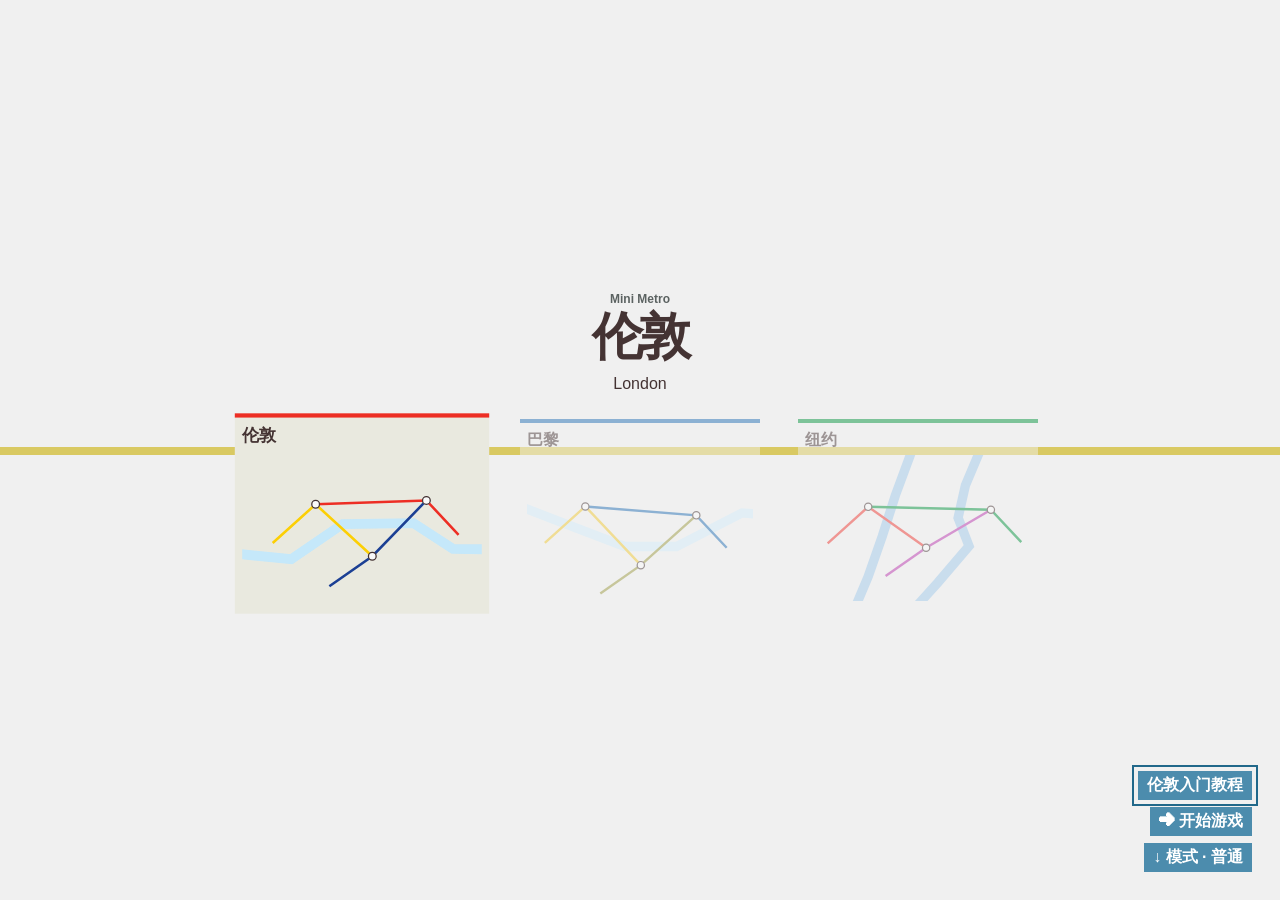
==== index.html @ a48bd170 "Initial commit: browser metro-line game with CLAUDE.md Co-Authored-By: Claude Opus 5.5 <noreply@anth" ====
<!doctype html>
<html lang="zh-CN">
<head>
<meta charset="utf-8">
<meta name="viewport" content="width=device-width, initial-scale=1">
<link rel="icon" href="data:,">
<title>Mini Metro · 网页复刻</title>
<link rel="stylesheet" href="style.css">
<script defer src="metro.js"></script>
</head>
<body>
<main>
  <canvas id="map" aria-label="地铁线路图"></canvas>
  <svg class="symbols" aria-hidden="true" xmlns="http://www.w3.org/2000/svg">
    <symbol id="person" viewBox="0 0 24 24"><circle cx="15" cy="4" r="2.2"/><path d="m14 8-4 6 4 2-2 6m-2-8-3 5H3m10-10 4 5h4M9 9l3-2" fill="none" stroke="currentColor" stroke-width="2.5" stroke-linecap="round" stroke-linejoin="round"/></symbol>
    <symbol id="locomotive" viewBox="0 0 24 24"><path d="M4 17V9h4V5h6v6h5v6zM16 8h3v4h-3z"/><circle cx="7" cy="18" r="2"/><circle cx="15" cy="18" r="2"/></symbol>
    <symbol id="carriage" viewBox="0 0 24 24"><path d="M4 7h16v10H4z"/><path d="M7 10h3m2 0h5" fill="none" stroke="#777" stroke-width="1.5"/><circle cx="8" cy="18" r="2"/><circle cx="16" cy="18" r="2"/></symbol>
    <symbol id="tunnel" viewBox="0 0 24 24"><path d="M5 19v-6a7 7 0 0 1 14 0v6M9 19v-6a3 3 0 0 1 6 0v6" fill="none" stroke="currentColor" stroke-width="2"/></symbol>
    <symbol id="station" viewBox="0 0 24 24"><circle cx="12" cy="12" r="8" fill="none" stroke="currentColor" stroke-width="2"/><circle cx="12" cy="12" r="4" fill="none" stroke="currentColor" stroke-width="2"/></symbol>
  </svg>
  <header>
    <h1 id="city" class="sr-only">伦敦</h1>
    <div class="stats">
      <span id="score" aria-label="已送达">0</span><svg aria-hidden="true"><use href="#person"/></svg>
      <span id="scenicMeter" role="progressbar" aria-label="下一客运里程碑" aria-valuemin="0" aria-valuemax="100" hidden></span>
      <span id="day">周一</span>
      <div id="clockControls">
        <button id="clock" type="button" aria-label="时间控制" aria-expanded="false" title="时间控制"></button>
        <div id="time" hidden><button id="pause" aria-label="暂停" title="暂停（空格）">Ⅱ</button><button id="normalSpeed" aria-label="正常速度">▶</button><button id="speed" aria-label="双倍速度">▶▶</button></div>
      </div>
    </div>
  </header>
  <footer>
    <p id="hint" aria-live="polite"></p>
    <button id="creativeEdit" aria-pressed="false" hidden>编辑车站</button>
    <div class="toolbar">
      <div id="vehicles">
        <button id="train" class="asset" aria-label="增加机车" title="给当前线路增加机车"><svg aria-hidden="true"><use href="#locomotive"/></svg><span id="trainCount"></span></button>
        <button id="car" class="asset" aria-label="增加车厢" title="给当前线路增加车厢"><svg aria-hidden="true"><use href="#carriage"/></svg><span id="carCount"></span></button>
        <button id="interchange" class="asset" aria-label="放置换乘站" title="升级车站容量"><svg aria-hidden="true"><use href="#station"/></svg><span id="interchangeCount"></span></button>
      </div>
      <nav id="lines" aria-label="选择线路"></nav>
      <div id="crossings" class="asset" aria-label="剩余过河通道" title="剩余过河通道"><svg aria-hidden="true"><use href="#tunnel"/></svg><span id="crossingCount"></span></div>
    </div>
  </footer>
  <button id="menu" class="corner" aria-label="菜单" title="暂停菜单（Esc）">←</button>
  <button id="remove" class="corner right" aria-label="拆线" title="拆除当前线路">×</button>
  <div id="assetGhost" class="asset" aria-hidden="true" hidden><svg><use href="#locomotive"/></svg></div>
  <dialog id="screen" aria-labelledby="headline">
    <div id="panel">
      <small id="kicker">Mini Metro</small>
      <h2 id="headline">伦敦</h2>
      <p id="description"></p>
      <div id="cityStrip" hidden></div>
      <div id="choices"></div>
      <div id="replay" hidden>
        <button id="replayBack" aria-label="退出路网回放">←</button>
        <div id="replayControls">
          <button id="replayPlay">暂停回放</button><input id="replaySeek" type="range" min="0" value="0" step="1" aria-label="回放位置"><span id="replayTime"></span><button id="replayGif">保存 GIF</button><span id="replayStatus" role="status"></span>
        </div>
      </div>
      <div id="photo" hidden>
        <button id="photoBack" aria-label="退出照片模式">←</button>
        <canvas id="photoPreview" role="img" aria-label="地铁图照片预览"></canvas>
        <div id="photoControls"><button id="photoFrame" aria-pressed="false">城市边框</button><button id="photoSave">保存 PNG</button><span id="photoStatus" role="status"></span></div>
      </div>
      <div id="statistics" hidden>
        <button id="statsBack" aria-label="返回结算">←</button>
        <div id="metrics" aria-label="统计指标"></div>
        <svg id="chart" viewBox="0 0 640 286" role="img" aria-label="本局各日运营趋势，各指标独立缩放"></svg>
      </div>
    </div>
  </dialog>
</main>
</body>
</html>
---- style.css ----
:root {
  color-scheme: light;
  --paper: #f5f5ef;
  --ink: #292f30;
  --muted: #5b6261;
  --blue: #4c8cad;
  font: 16px Arial, "Microsoft YaHei", sans-serif;
}
* { box-sizing: border-box }
[hidden] { display: none !important }
body { margin: 0; background: var(--paper); color: var(--ink) }
main { height: 100vh; height: 100dvh; position: relative; overflow: hidden }
canvas { display: block; width: 100%; height: 100%; touch-action: none; cursor: crosshair }
.symbols,.sr-only { position: absolute; width: 1px; height: 1px; clip-path: inset(50%); overflow: hidden }
button { padding: 0; border: 0; background: none; color: inherit; cursor: pointer; font: inherit }
button:disabled { cursor: default }
button:focus-visible { outline: 2px solid #21688a; outline-offset: 4px }
header { position: absolute; right: 20px; top: 16px }
.stats { display: flex; align-items: center; gap: 6px; font-size: 13px; font-weight: 700 }
.stats > svg { width: 20px; height: 20px; fill: currentColor; margin-right: 5px }
#day { white-space: nowrap }
#clockControls { position: relative }
#clock { display: block; position: relative; width: 28px; height: 28px; border-radius: 50%; border: 2px solid var(--ink); background: repeating-conic-gradient(from -1deg,var(--ink) 0 2deg,transparent 2deg 30deg) }
#clock::before { content: ''; position: absolute; inset: 3px; border-radius: 50%; background: var(--paper) }
#clock::after { content: ''; position: absolute; left: calc(50% - 1px); top: 4px; width: 2px; height: calc(50% - 4px); transform-origin: center bottom; transform: rotate(var(--clock-angle,0deg)); background: var(--ink) }
#time { position: absolute; top: 36px; right: 0; display: flex; gap: 6px; z-index: 1 }
#time button { background: var(--ink); color: white; padding: 6px 8px; min-width: 32px }
footer { position: absolute; bottom: 15px; left: 0; right: 0; pointer-events: none; text-align: center }
#hint { display: inline-block; margin: 0 0 7px; padding: 2px 6px; font-size: 12px; color: var(--muted); background: color-mix(in srgb,var(--paper) 86%,transparent) }
.toolbar,#vehicles,nav { display: flex; align-items: center; justify-content: center; gap: clamp(6px,1vw,13px) }
.toolbar { gap: clamp(10px,2vw,26px) }
.asset { display: inline-flex; position: relative; flex: 0 0 28px; align-items: center; justify-content: center; width: 28px; height: 28px; border-radius: 50%; color: white; background: #333837; pointer-events: auto }
.asset:disabled,#crossings { background: #909790 }
.asset[aria-pressed=true] { outline: 2px solid var(--ink); outline-offset: 3px }
.asset svg { width: 21px; height: 21px; fill: currentColor }
.asset span { position: absolute; left: 100%; top: -3px; color: var(--ink); font-size: 10px; font-weight: 700 }
.line { pointer-events: auto; position: relative; width: clamp(19px,3vw,28px); height: clamp(19px,3vw,28px); border-radius: 50%; background: var(--line) }
.line[aria-pressed=true]::before { content: ''; position: absolute; top: -8px; left: calc(50% - 2px); width: 4px; height: 4px; border-radius: 50%; background: var(--ink) }
.line.empty { opacity: .62 }
.corner { position: absolute; bottom: 13px; left: 14px; font-size: 26px; line-height: 32px; font-weight: 700 }
.corner.right { left: auto; right: 14px }
.corner:disabled { opacity: .2 }
dialog { color: var(--ink); border: 0; background: transparent; padding: 0; overflow: visible; max-width: 94vw; max-height: 95vh }
dialog::backdrop { background: #f5f5ef78; backdrop-filter: blur(4px) }
dialog #panel { padding: 12px; animation: enter .28s ease-out both }
@keyframes enter { from { opacity: 0; transform: translateY(10px) } to { opacity: 1; transform: translateY(0) } }
h2 { margin: 3px 0; font-size: clamp(26px,5vw,51px); line-height: 1.1; letter-spacing: -.06em }
#kicker { font-size: 12px; font-weight: 700; color: var(--muted) }
#description { margin: 5px 0 24px; line-height: 1.4 }
#choices { display: flex; flex-wrap: wrap; gap: 12px; align-items: center }
#choices button { padding: 4px 9px; background: var(--blue); color: white; font-weight: 700 }
#choices button:hover { background: #28617e }

dialog[data-kind=cities] { width: 100vw; height: 100dvh; max-width: none; max-height: none }
dialog[data-kind=cities]::backdrop { background: var(--paper) }
dialog[data-kind=cities] #panel { height: 100%; display: grid; align-content: center; justify-items: center; padding: 20px 0 }
dialog[data-kind=cities] #choices { position: absolute; bottom: 28px; right: 28px; flex-direction: column; align-items: end; gap: 7px }
#cityStrip { width: 100%; position: relative; display: flex; justify-content: center; gap: clamp(8px,3vw,42px) }
#cityStrip::before { content: ''; position: absolute; top: 28px; width: 100%; height: 8px; background: #d9c962 }
.city-option { width: min(29vw,240px); min-height: 124px; padding: 7px; text-align: left; position: relative; opacity: .48; background: var(--paper); border-top: 4px solid var(--accent) }
.city-option[aria-pressed=true] { opacity: 1; background: #e9e9df; transform: scale(1.06); z-index: 1 }
.city-option span { display: block; font-weight: 700; margin-bottom: 4px }
.city-option svg { display: block; width: 100%; aspect-ratio: 1.55 }
@media(max-width:650px) {
  header { right: 11px; top: 10px }
  footer { bottom: 36px }
  .corner { bottom: 5px }
  .asset { width: 23px; height: 23px; flex-basis: 23px }
  .asset svg { width: 17px; height: 17px }
  dialog[data-kind=cities] #choices { right: 12px; bottom: 14px }
}
@media(prefers-reduced-motion:reduce) { dialog #panel { animation: none } }
.asset { touch-action: none }
#assetGhost { position: fixed; z-index: 2; left: -14px; top: -14px; pointer-events: none; opacity: .8 }
dialog[data-kind=statistics] { width:100vw; height:100dvh; max-width:none; max-height:none }
dialog[data-kind=statistics]::backdrop { background:#f5f5efe0; backdrop-filter:blur(6px) }
dialog[data-kind=statistics] #panel { height:100%; padding:0; }
dialog[data-kind=statistics] :is(#kicker,#description,#choices) { display:none }
dialog[data-kind=statistics] #headline { position:absolute; width:1px; height:1px; overflow:hidden; clip-path:inset(50%) }
#statistics { position:relative; height:100%; display:grid; grid-template-columns:max-content minmax(0,1fr); align-items:center; gap:clamp(18px,6vw,110px); padding:8vh 9vw 6vh 5vw }
#statsBack { position:absolute; left:1.4vw; top:1.2vh; font-size:clamp(36px,4vw,70px); font-weight:900; line-height:1 }
#metrics { display:grid; gap:clamp(6px,1.5vh,15px); border-right:2px solid #535451; padding-right:clamp(12px,3.6vw,66px) }
#metrics button { display:flex; align-items:center; justify-content:end; gap:12px; white-space:nowrap; font-size:clamp(12px,1.35vw,22px) }
#metrics button::after { content:''; width:clamp(12px,1.65vw,28px); height:clamp(12px,1.65vw,28px); border-radius:50%; background:#aaa9a3 }
#metrics button[aria-pressed=true]::after { background:var(--metric) }
#chart { display:block; width:100%; max-height:75vh; overflow:visible }
@media(max-width:650px) {
  #statistics { grid-template-columns:minmax(0,1fr); align-content:center; gap:20px; padding:40px 5vw 12px }
  #metrics { display:flex; justify-content:center; flex-wrap:wrap; border:0; padding:0; gap:7px 12px }
  #metrics button { gap:4px }
  #chart { max-height:55vh }
}
dialog[data-kind=ended] { width:100vw; height:100dvh; max-width:none; max-height:none }
dialog[data-kind=ended] #panel { height:100%; display:grid; align-content:center; justify-items:center }
dialog[data-kind=ended] #choices { flex-direction:column; align-items:start; gap:4px }
dialog[data-kind=ended] #choices button:last-child { position:absolute; bottom:2vh; right:2vw; min-width:34px; font-size:22px; padding:3px 7px }
.line.locked { width:clamp(9px,1.45vw,15px); height:clamp(9px,1.45vw,15px); background:#a2a19b; pointer-events:none }
dialog[data-kind=upgrade] { width:min(94vw,510px); color:#2d2e2d }
dialog[data-kind=upgrade]::backdrop { background:#f5f5ef45; backdrop-filter:none }
main:has(dialog[data-kind=upgrade][open]) :is(canvas,header) { filter:blur(3px) }
main:has(dialog[data-kind=upgrade][open]) #hint { visibility:hidden }
dialog[data-kind=upgrade] #kicker:empty { display:none }
dialog[data-kind=upgrade] #description { margin-bottom:clamp(18px,4vh,40px) }
dialog[data-kind=upgrade] #choices { display:grid; grid-template-columns:1fr 1fr; gap:clamp(10px,4vw,35px); align-items:start }
dialog[data-kind=upgrade] #choices button { display:grid; justify-items:center; align-content:start; gap:8px; color:inherit; background:none; padding:5px 2px; text-align:center }
dialog[data-kind=upgrade] #choices strong { font-size:clamp(18px,2.4vw,30px); line-height:1.2 }
.reward-description { font-size:clamp(12px,1.4vw,16px); font-weight:400 }
.reward-icon { position:relative; display:grid; place-items:center; width:clamp(58px,8vw,90px); aspect-ratio:1; border-radius:50%; background:#2d2e2d; color:white }
.reward-icon svg { width:65%; height:65%; fill:currentColor }
.reward-count { position:absolute; left:102%; top:9%; color:#2d2e2d; font-size:clamp(18px,2.4vw,30px); font-weight:700 }
dialog[data-kind=upgrade] #choices button:hover:not(:disabled) .reward-icon { outline:2px solid #2d2e2d; outline-offset:4px }
dialog[data-kind=upgrade] #choices button:disabled { opacity:.44 }
.reward-flight { position:fixed; z-index:2; pointer-events:none }
dialog[data-kind=pause] #kicker:empty { display:none }
dialog[data-kind=pause] #choices { flex-direction:column; align-items:start; gap:6px }
:root.night { color-scheme:dark; --paper:#170e16; --ink:#f0e8e3; --muted:#cdc2bc; --blue:#326985 }
.night #time button { color:var(--paper) }
.night #hint { background:color-mix(in srgb,var(--paper) 86%,transparent) }
.night .asset { color:#f0e8e3; background:#514651 }
.night .asset:disabled,.night #crossings { color:#261f26; background:#8c8684 }
.night .line.locked { background:#777271 }
.night button:focus-visible { outline-color:#8ac4e5 }
.night dialog::backdrop { background:#170e1685 }
.night dialog[data-kind=cities]::backdrop { background:var(--paper) }
.night .city-option[aria-pressed=true] { background:#312831 }
.night #cityStrip::before { background:#8a7845 }
.night dialog[data-kind=statistics]::backdrop { background:#170e16da }
.night #metrics { border-color:#a69b96 }
.night #metrics button[aria-pressed=true]::after,.night #chart { filter:brightness(1.35) }
.night dialog[data-kind=upgrade] { color:var(--ink) }
.night dialog[data-kind=upgrade]::backdrop { background:#170e1645 }
.night .reward-icon { background:#ddd1ca; color:var(--paper) }
.night .reward-count { color:var(--ink) }
.night dialog[data-kind=upgrade] #choices button:hover:not(:disabled) .reward-icon { outline-color:var(--ink) }
#time button:not([aria-pressed=true]) { opacity:.66 }
#time button[aria-pressed=true] { box-shadow:inset 0 -2px #80b9d8 }
:root[data-lesson="0"] header,:root[data-lesson="0"] .toolbar,
:root[data-lesson] .line.locked,:root[data-lesson] #vehicles,:root[data-lesson] #remove,
:root[data-lesson]:not([data-lesson="4"]) #crossings { visibility:hidden }
#scenicMeter { width:18px; height:18px; flex:none; border-radius:50%; border:1px solid var(--ink); background:conic-gradient(var(--ink) var(--progress,0%),transparent 0) }
dialog[data-kind=ended] #choices button:nth-last-child(2) { position:absolute; bottom:2vh; right:calc(2vw + 40px); min-width:34px; font-size:22px; padding:3px 7px }
dialog[data-kind=photo] { width:100vw; height:100dvh; max-width:none; max-height:none; background:var(--paper) }
dialog[data-kind=photo] #panel { height:100%; padding:0 }
dialog[data-kind=photo] :is(#kicker,#description,#choices) { display:none }
dialog[data-kind=photo] #headline { position:absolute; width:1px; height:1px; overflow:hidden; clip-path:inset(50%) }
#photo { height:100%; display:grid; place-items:center }
#photoPreview { width:100%; height:100%; object-fit:contain; cursor:default }
#photoBack { position:absolute; left:1.4vw; top:1.2vh; font-size:clamp(36px,4vw,70px); font-weight:900; line-height:1 }
#photoControls { position:absolute; right:2vw; bottom:2vh; display:flex; align-items:center; gap:5px }
#photoControls button { background:var(--blue); color:white; padding:6px 10px; font-weight:700 }
#photoControls button[aria-pressed=true] { outline:2px solid var(--ink); outline-offset:2px }
dialog[data-kind=ended] #choices button:nth-last-child(3) { position:absolute; bottom:2vh; right:calc(2vw + 80px); min-width:34px; font-size:22px; padding:3px 7px }
dialog[data-kind=replay] { width:100vw; height:100dvh; max-width:none; max-height:none }
dialog[data-kind=replay]::backdrop { background:transparent; backdrop-filter:none }
dialog[data-kind=replay] #panel { height:100%; padding:0 }
dialog[data-kind=replay] :is(#kicker,#description,#choices) { display:none }
dialog[data-kind=replay] #headline { position:absolute; width:1px; height:1px; overflow:hidden; clip-path:inset(50%) }
main:has(dialog[data-kind=replay][open]) > :is(header,footer,.corner) { visibility:hidden }
#replayBack { position:absolute; left:1.4vw; top:1.2vh; font-size:clamp(36px,4vw,70px); font-weight:900; line-height:1 }
#replayControls { position:absolute; bottom:2vh; left:50%; transform:translateX(-50%); width:min(94vw,540px); display:flex; gap:12px; align-items:center; padding:7px 12px; background:var(--paper) }
#replayControls input { flex:1; min-width:0; accent-color:var(--blue) }
#replayControls button { background:var(--blue); color:white; padding:5px 9px }
#replayTime { white-space:nowrap }
#replayControls { flex-wrap:wrap }
#replayStatus:not(:empty) { width:100%; font-size:12px; text-align:right }
#creativeEdit { display:block; margin:0 auto 9px; padding:4px 8px; pointer-events:auto; background:var(--paper); color:var(--ink); border:1px solid currentColor; font-size:12px }
#creativeEdit[aria-pressed=true] { background:var(--ink); color:var(--paper) }
dialog[data-kind=creative] #choices button[aria-pressed=true] { outline:2px solid var(--ink); outline-offset:2px }
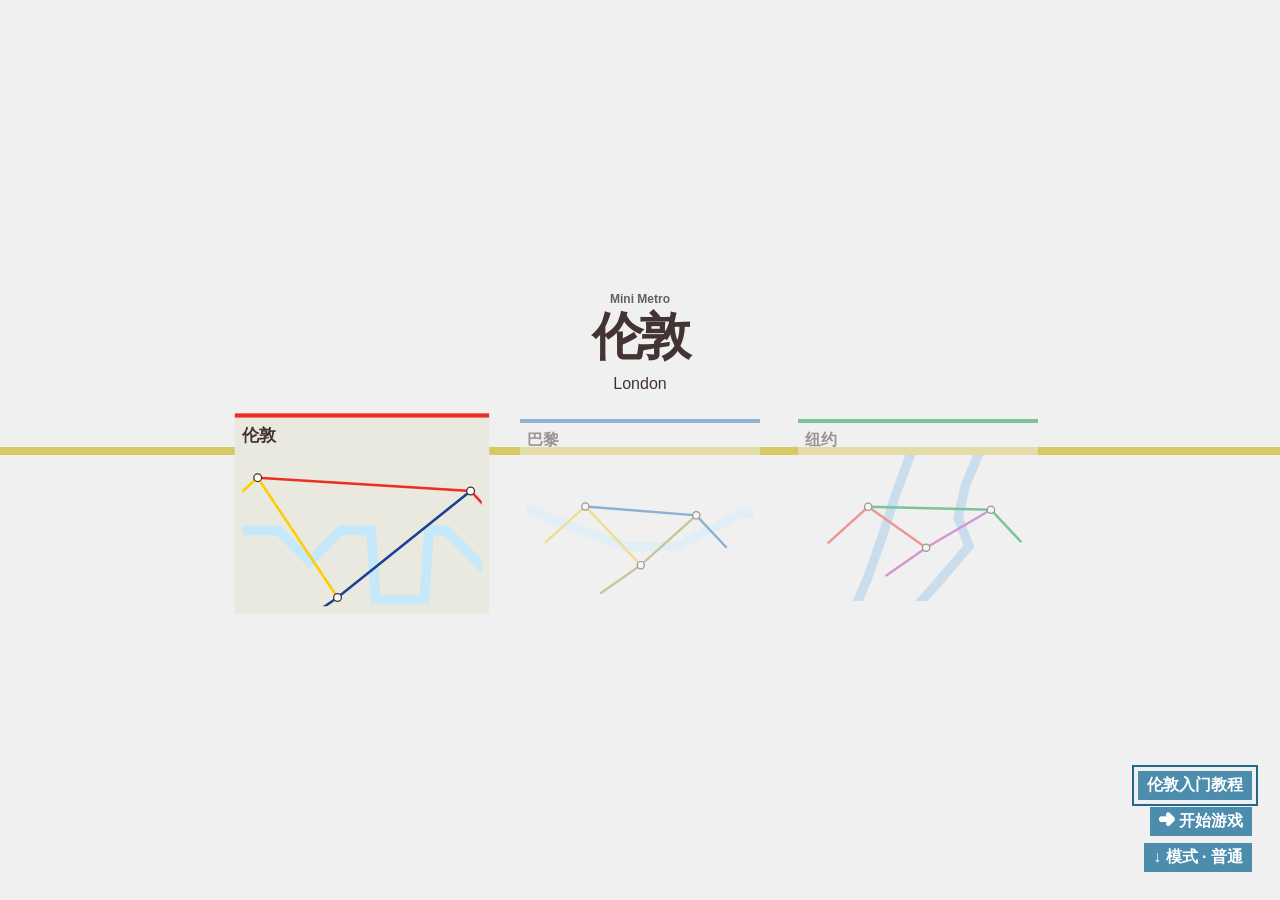
==== commit 37d0da88: "Align Mini Metro gameplay and standalone browser release" ====
--- a/index.html
+++ b/index.html
@@ -33,18 +33,20 @@
   <footer>
     <p id="hint" aria-live="polite"></p>
     <button id="creativeEdit" aria-pressed="false" hidden>编辑车站</button>
-    <div class="toolbar">
+    <button id="toolbarToggle" aria-label="显示或收起工具栏" aria-controls="toolbar" aria-expanded="true"></button>
+    <div class="toolbar" id="toolbar">
       <div id="vehicles">
         <button id="train" class="asset" aria-label="增加机车" title="给当前线路增加机车"><svg aria-hidden="true"><use href="#locomotive"/></svg><span id="trainCount"></span></button>
         <button id="car" class="asset" aria-label="增加车厢" title="给当前线路增加车厢"><svg aria-hidden="true"><use href="#carriage"/></svg><span id="carCount"></span></button>
         <button id="interchange" class="asset" aria-label="放置换乘站" title="升级车站容量"><svg aria-hidden="true"><use href="#station"/></svg><span id="interchangeCount"></span></button>
       </div>
-      <nav id="lines" aria-label="选择线路"></nav>
+      <nav id="lines" aria-label="选择线路">
+        <button id="remove" class="asset" aria-label="拆线" title="拆除当前线路" hidden>×</button>
+      </nav>
       <div id="crossings" class="asset" aria-label="剩余过河通道" title="剩余过河通道"><svg aria-hidden="true"><use href="#tunnel"/></svg><span id="crossingCount"></span></div>
     </div>
   </footer>
   <button id="menu" class="corner" aria-label="菜单" title="暂停菜单（Esc）">←</button>
-  <button id="remove" class="corner right" aria-label="拆线" title="拆除当前线路">×</button>
   <div id="assetGhost" class="asset" aria-hidden="true" hidden><svg><use href="#locomotive"/></svg></div>
   <dialog id="screen" aria-labelledby="headline">
     <div id="panel">
--- a/style.css
+++ b/style.css
@@ -28,15 +28,24 @@
 footer { position: absolute; bottom: 15px; left: 0; right: 0; pointer-events: none; text-align: center }
 #hint { display: inline-block; margin: 0 0 7px; padding: 2px 6px; font-size: 12px; color: var(--muted); background: color-mix(in srgb,var(--paper) 86%,transparent) }
 .toolbar,#vehicles,nav { display: flex; align-items: center; justify-content: center; gap: clamp(6px,1vw,13px) }
-.toolbar { gap: clamp(10px,2vw,26px) }
+.toolbar { position:relative; width:max-content; margin:auto; gap:clamp(10px,2vw,26px); transition:transform .25s ease,opacity .25s ease,visibility .25s }
+#toolbarToggle { display:block; position:relative; z-index:1; width:24px; height:20px; margin:auto; pointer-events:auto; transition:transform .25s ease }
+#toolbarToggle::before { content:''; display:block; width:9px; height:9px; margin:auto; border-radius:50%; background:#878483 }
+#toolbarToggle[aria-expanded=false] { transform:translateY(var(--line-slot)) }
+#toolbarToggle[aria-expanded=false] + .toolbar { transform:translateY(55px); opacity:0; visibility:hidden }
+@media(prefers-reduced-motion:reduce) { #toolbarToggle,.toolbar { transition:none } }
 .asset { display: inline-flex; position: relative; flex: 0 0 28px; align-items: center; justify-content: center; width: 28px; height: 28px; border-radius: 50%; color: white; background: #333837; pointer-events: auto }
 .asset:disabled,#crossings { background: #909790 }
 .asset[aria-pressed=true] { outline: 2px solid var(--ink); outline-offset: 3px }
 .asset svg { width: 21px; height: 21px; fill: currentColor }
 .asset span { position: absolute; left: 100%; top: -3px; color: var(--ink); font-size: 10px; font-weight: 700 }
-.line { pointer-events: auto; position: relative; width: clamp(19px,3vw,28px); height: clamp(19px,3vw,28px); border-radius: 50%; background: var(--line) }
-.line[aria-pressed=true]::before { content: ''; position: absolute; top: -8px; left: calc(50% - 2px); width: 4px; height: 4px; border-radius: 50%; background: var(--ink) }
-.line.empty { opacity: .62 }
+footer { --line-slot:clamp(22px,min(5.1vw,6.8vh),52px) }
+#lines { gap:0; position:relative }
+.line { pointer-events: auto; display: grid; place-items: center; flex: 0 0 var(--line-slot); width: var(--line-slot); height: var(--line-slot); border-radius: 50% }
+.line::before { content: ''; width: 40%; aspect-ratio: 1; border-radius: 50%; background: var(--line) }
+.line.built::before { width:80% }
+.line.focused::before { width:140%; z-index:1 }
+#remove { position:absolute; left:var(--remove-x); top:-6px; transform:translate(-50%,-50%); z-index:2; font-size:25px; font-weight:700 }
 .corner { position: absolute; bottom: 13px; left: 14px; font-size: 26px; line-height: 32px; font-weight: 700 }
 .corner.right { left: auto; right: 14px }
 .corner:disabled { opacity: .2 }
@@ -94,7 +103,7 @@
 dialog[data-kind=ended] #panel { height:100%; display:grid; align-content:center; justify-items:center }
 dialog[data-kind=ended] #choices { flex-direction:column; align-items:start; gap:4px }
 dialog[data-kind=ended] #choices button:last-child { position:absolute; bottom:2vh; right:2vw; min-width:34px; font-size:22px; padding:3px 7px }
-.line.locked { width:clamp(9px,1.45vw,15px); height:clamp(9px,1.45vw,15px); background:#a2a19b; pointer-events:none }
+.line.locked { --line:#a2a19b; pointer-events:none }
 dialog[data-kind=upgrade] { width:min(94vw,510px); color:#2d2e2d }
 dialog[data-kind=upgrade]::backdrop { background:#f5f5ef45; backdrop-filter:none }
 main:has(dialog[data-kind=upgrade][open]) :is(canvas,header) { filter:blur(3px) }
@@ -118,7 +127,7 @@
 .night #hint { background:color-mix(in srgb,var(--paper) 86%,transparent) }
 .night .asset { color:#f0e8e3; background:#514651 }
 .night .asset:disabled,.night #crossings { color:#261f26; background:#8c8684 }
-.night .line.locked { background:#777271 }
+.night .line.locked { --line:#777271 }
 .night button:focus-visible { outline-color:#8ac4e5 }
 .night dialog::backdrop { background:#170e1685 }
 .night dialog[data-kind=cities]::backdrop { background:var(--paper) }
@@ -134,7 +143,7 @@
 .night dialog[data-kind=upgrade] #choices button:hover:not(:disabled) .reward-icon { outline-color:var(--ink) }
 #time button:not([aria-pressed=true]) { opacity:.66 }
 #time button[aria-pressed=true] { box-shadow:inset 0 -2px #80b9d8 }
-:root[data-lesson="0"] header,:root[data-lesson="0"] .toolbar,
+:root[data-lesson="0"] header,:root[data-lesson="0"] .toolbar,:root[data-lesson="0"] #toolbarToggle,
 :root[data-lesson] .line.locked,:root[data-lesson] #vehicles,:root[data-lesson] #remove,
 :root[data-lesson]:not([data-lesson="4"]) #crossings { visibility:hidden }
 #scenicMeter { width:18px; height:18px; flex:none; border-radius:50%; border:1px solid var(--ink); background:conic-gradient(var(--ink) var(--progress,0%),transparent 0) }
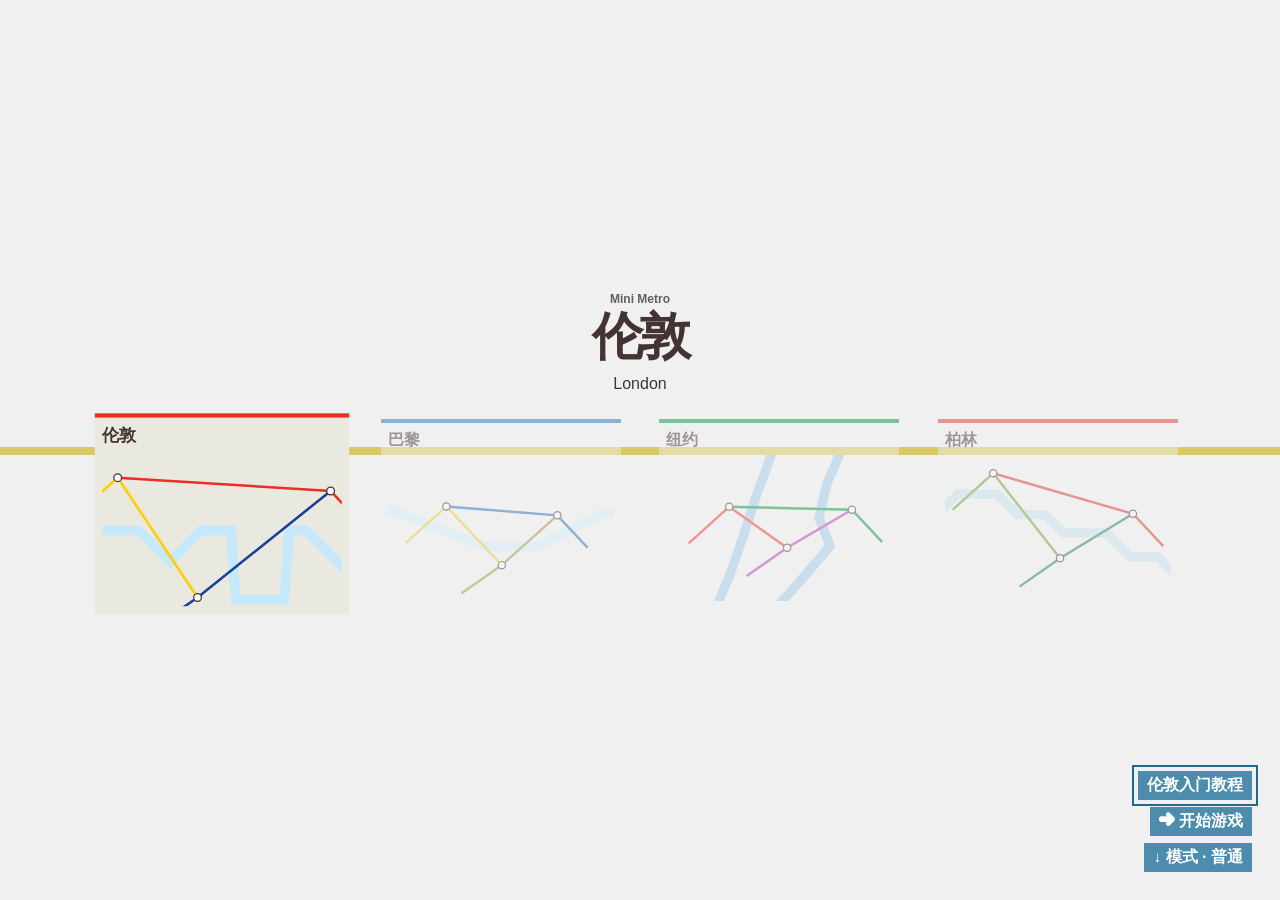
==== commit f48bee34: "docs: 添加 AGENTS.md 项目开发与架构说明 新增 AGENTS.md，说明项目结构（index.html/style.css/metro.js 与离线单文件版 Mini Metro.ht" ====
--- a/index.html
+++ b/index.html
@@ -4,7 +4,7 @@
 <meta charset="utf-8">
 <meta name="viewport" content="width=device-width, initial-scale=1">
 <link rel="icon" href="data:,">
-<title>Mini Metro · 网页复刻</title>
+<title>模拟地铁</title>
 <link rel="stylesheet" href="style.css">
 <script defer src="metro.js"></script>
 </head>
@@ -33,7 +33,7 @@
   <footer>
     <p id="hint" aria-live="polite"></p>
     <button id="creativeEdit" aria-pressed="false" hidden>编辑车站</button>
-    <button id="toolbarToggle" aria-label="显示或收起工具栏" aria-controls="toolbar" aria-expanded="true"></button>
+    <button id="toolbarToggle" aria-label="显示或收起工具栏" aria-controls="toolbar" aria-expanded="true" aria-keyshortcuts="ArrowUp ArrowDown"></button>
     <div class="toolbar" id="toolbar">
       <div id="vehicles">
         <button id="train" class="asset" aria-label="增加机车" title="给当前线路增加机车"><svg aria-hidden="true"><use href="#locomotive"/></svg><span id="trainCount"></span></button>
--- a/style.css
+++ b/style.css
@@ -15,16 +15,17 @@
 button { padding: 0; border: 0; background: none; color: inherit; cursor: pointer; font: inherit }
 button:disabled { cursor: default }
 button:focus-visible { outline: 2px solid #21688a; outline-offset: 4px }
-header { position: absolute; right: 20px; top: 16px }
+header { position: absolute; right: 18px; top: 10px }
 .stats { display: flex; align-items: center; gap: 6px; font-size: 13px; font-weight: 700 }
 .stats > svg { width: 20px; height: 20px; fill: currentColor; margin-right: 5px }
 #day { white-space: nowrap }
 #clockControls { position: relative }
-#clock { display: block; position: relative; width: 28px; height: 28px; border-radius: 50%; border: 2px solid var(--ink); background: repeating-conic-gradient(from -1deg,var(--ink) 0 2deg,transparent 2deg 30deg) }
+#clock { display: block; position: relative; width: 36px; height: 36px; border-radius: 50%; border: 3px solid var(--ink); background: repeating-conic-gradient(from -1deg,var(--ink) 0 2deg,transparent 2deg 30deg) }
 #clock::before { content: ''; position: absolute; inset: 3px; border-radius: 50%; background: var(--paper) }
 #clock::after { content: ''; position: absolute; left: calc(50% - 1px); top: 4px; width: 2px; height: calc(50% - 4px); transform-origin: center bottom; transform: rotate(var(--clock-angle,0deg)); background: var(--ink) }
-#time { position: absolute; top: 36px; right: 0; display: flex; gap: 6px; z-index: 1 }
-#time button { background: var(--ink); color: white; padding: 6px 8px; min-width: 32px }
+#time { position: absolute; top: 100%; right: 0; display: grid; justify-items: center; z-index: 1 }
+#time button { color:var(--ink); width:36px; height:28px; white-space:nowrap }
+#time button[aria-pressed=true] { opacity:.48 }
 footer { position: absolute; bottom: 15px; left: 0; right: 0; pointer-events: none; text-align: center }
 #hint { display: inline-block; margin: 0 0 7px; padding: 2px 6px; font-size: 12px; color: var(--muted); background: color-mix(in srgb,var(--paper) 86%,transparent) }
 .toolbar,#vehicles,nav { display: flex; align-items: center; justify-content: center; gap: clamp(6px,1vw,13px) }
@@ -66,7 +67,7 @@
 dialog[data-kind=cities] #choices { position: absolute; bottom: 28px; right: 28px; flex-direction: column; align-items: end; gap: 7px }
 #cityStrip { width: 100%; position: relative; display: flex; justify-content: center; gap: clamp(8px,3vw,42px) }
 #cityStrip::before { content: ''; position: absolute; top: 28px; width: 100%; height: 8px; background: #d9c962 }
-.city-option { width: min(29vw,240px); min-height: 124px; padding: 7px; text-align: left; position: relative; opacity: .48; background: var(--paper); border-top: 4px solid var(--accent) }
+.city-option { width: min(22vw,240px); min-width:0; min-height:124px; padding:7px; text-align:left; position:relative; opacity:.48; background:var(--paper); border-top:4px solid var(--accent) }
 .city-option[aria-pressed=true] { opacity: 1; background: #e9e9df; transform: scale(1.06); z-index: 1 }
 .city-option span { display: block; font-weight: 700; margin-bottom: 4px }
 .city-option svg { display: block; width: 100%; aspect-ratio: 1.55 }
@@ -123,7 +124,6 @@
 dialog[data-kind=pause] #kicker:empty { display:none }
 dialog[data-kind=pause] #choices { flex-direction:column; align-items:start; gap:6px }
 :root.night { color-scheme:dark; --paper:#170e16; --ink:#f0e8e3; --muted:#cdc2bc; --blue:#326985 }
-.night #time button { color:var(--paper) }
 .night #hint { background:color-mix(in srgb,var(--paper) 86%,transparent) }
 .night .asset { color:#f0e8e3; background:#514651 }
 .night .asset:disabled,.night #crossings { color:#261f26; background:#8c8684 }
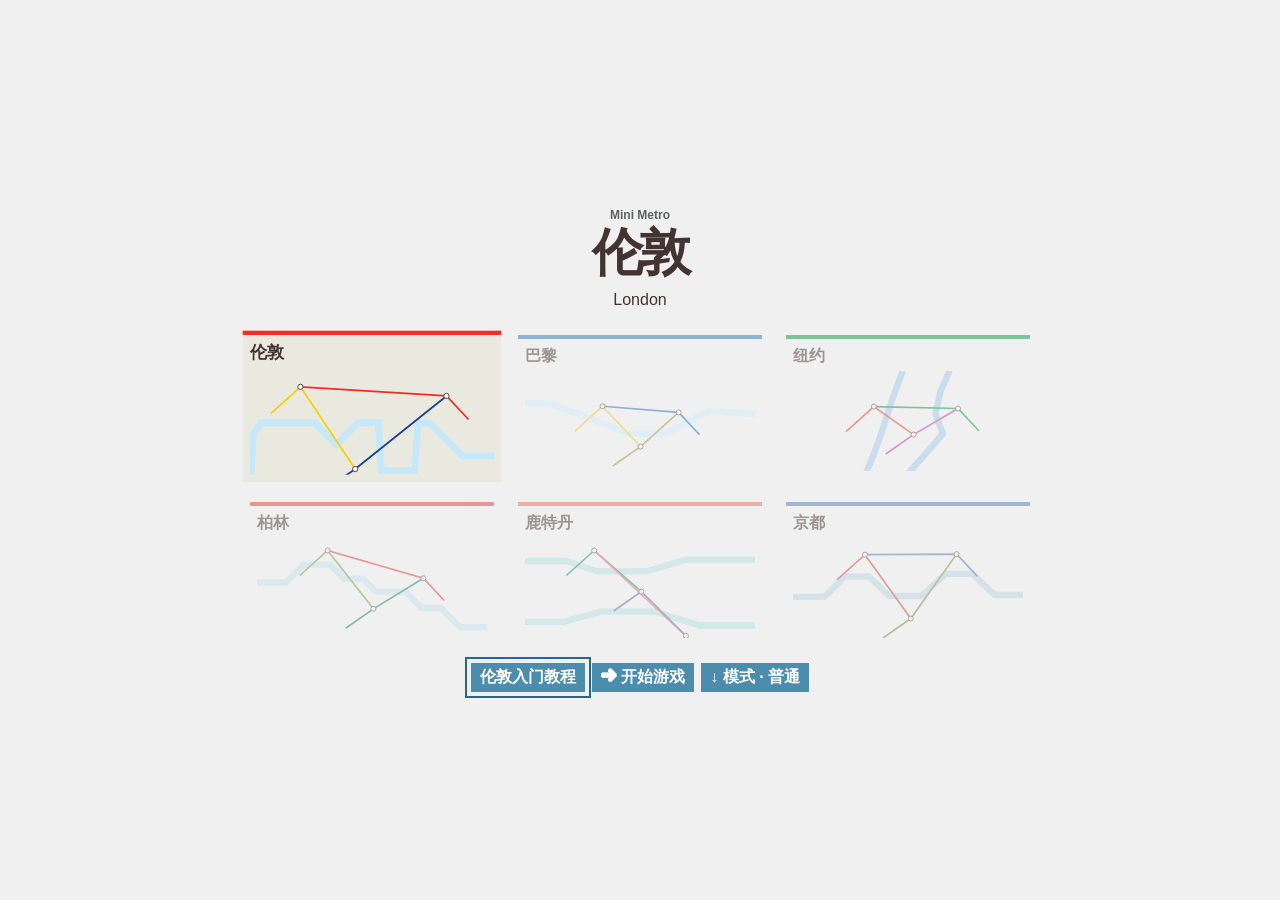
==== commit 27286fa7: "chore: sync single-file offline build with source files Update `Mini Metro.html` so the inlined `sty" ====
--- a/index.html
+++ b/index.html
@@ -14,6 +14,7 @@
   <svg class="symbols" aria-hidden="true" xmlns="http://www.w3.org/2000/svg">
     <symbol id="person" viewBox="0 0 24 24"><circle cx="15" cy="4" r="2.2"/><path d="m14 8-4 6 4 2-2 6m-2-8-3 5H3m10-10 4 5h4M9 9l3-2" fill="none" stroke="currentColor" stroke-width="2.5" stroke-linecap="round" stroke-linejoin="round"/></symbol>
     <symbol id="locomotive" viewBox="0 0 24 24"><path d="M4 17V9h4V5h6v6h5v6zM16 8h3v4h-3z"/><circle cx="7" cy="18" r="2"/><circle cx="15" cy="18" r="2"/></symbol>
+    <symbol id="express" viewBox="0 0 24 24"><path d="M3 16V8h9c3 0 5 3 9 6v2z"/><path d="M5 11h7" stroke="#777" stroke-width="1.5"/><circle cx="7" cy="18" r="1.5"/><circle cx="16" cy="18" r="1.5"/></symbol>
     <symbol id="carriage" viewBox="0 0 24 24"><path d="M4 7h16v10H4z"/><path d="M7 10h3m2 0h5" fill="none" stroke="#777" stroke-width="1.5"/><circle cx="8" cy="18" r="2"/><circle cx="16" cy="18" r="2"/></symbol>
     <symbol id="tunnel" viewBox="0 0 24 24"><path d="M5 19v-6a7 7 0 0 1 14 0v6M9 19v-6a3 3 0 0 1 6 0v6" fill="none" stroke="currentColor" stroke-width="2"/></symbol>
     <symbol id="station" viewBox="0 0 24 24"><circle cx="12" cy="12" r="8" fill="none" stroke="currentColor" stroke-width="2"/><circle cx="12" cy="12" r="4" fill="none" stroke="currentColor" stroke-width="2"/></symbol>
@@ -37,6 +38,7 @@
     <div class="toolbar" id="toolbar">
       <div id="vehicles">
         <button id="train" class="asset" aria-label="增加机车" title="给当前线路增加机车"><svg aria-hidden="true"><use href="#locomotive"/></svg><span id="trainCount"></span></button>
+        <button id="shinkansen" class="asset" aria-label="增加新干线" title="给当前线路增加新干线" hidden><svg aria-hidden="true"><use href="#express"/></svg><span id="shinkansenCount"></span></button>
         <button id="car" class="asset" aria-label="增加车厢" title="给当前线路增加车厢"><svg aria-hidden="true"><use href="#carriage"/></svg><span id="carCount"></span></button>
         <button id="interchange" class="asset" aria-label="放置换乘站" title="升级车站容量"><svg aria-hidden="true"><use href="#station"/></svg><span id="interchangeCount"></span></button>
       </div>
--- a/style.css
+++ b/style.css
@@ -63,21 +63,19 @@
 
 dialog[data-kind=cities] { width: 100vw; height: 100dvh; max-width: none; max-height: none }
 dialog[data-kind=cities]::backdrop { background: var(--paper) }
-dialog[data-kind=cities] #panel { height: 100%; display: grid; align-content: center; justify-items: center; padding: 20px 0 }
-dialog[data-kind=cities] #choices { position: absolute; bottom: 28px; right: 28px; flex-direction: column; align-items: end; gap: 7px }
-#cityStrip { width: 100%; position: relative; display: flex; justify-content: center; gap: clamp(8px,3vw,42px) }
-#cityStrip::before { content: ''; position: absolute; top: 28px; width: 100%; height: 8px; background: #d9c962 }
-.city-option { width: min(22vw,240px); min-width:0; min-height:124px; padding:7px; text-align:left; position:relative; opacity:.48; background:var(--paper); border-top:4px solid var(--accent) }
+dialog[data-kind=cities] #panel { height:100%; display:grid; align-content:safe center; justify-items:center; overflow:auto; padding:20px 14px }
+dialog[data-kind=cities] #choices { justify-content:center; gap:7px; margin-top:18px }
+#cityStrip { width:min(100%,780px); display:grid; grid-template-columns:repeat(3,minmax(0,1fr)); gap:clamp(8px,2vw,24px) }
+.city-option { min-width:0; padding:7px; text-align:left; position:relative; opacity:.48; background:var(--paper); border-top:4px solid var(--accent) }
 .city-option[aria-pressed=true] { opacity: 1; background: #e9e9df; transform: scale(1.06); z-index: 1 }
 .city-option span { display: block; font-weight: 700; margin-bottom: 4px }
-.city-option svg { display: block; width: 100%; aspect-ratio: 1.55 }
+.city-option svg { display:block; width:100%; height:auto; max-height:100px; aspect-ratio:1.55 }
 @media(max-width:650px) {
   header { right: 11px; top: 10px }
   footer { bottom: 36px }
   .corner { bottom: 5px }
   .asset { width: 23px; height: 23px; flex-basis: 23px }
   .asset svg { width: 17px; height: 17px }
-  dialog[data-kind=cities] #choices { right: 12px; bottom: 14px }
 }
 @media(prefers-reduced-motion:reduce) { dialog #panel { animation: none } }
 .asset { touch-action: none }
@@ -132,7 +130,6 @@
 .night dialog::backdrop { background:#170e1685 }
 .night dialog[data-kind=cities]::backdrop { background:var(--paper) }
 .night .city-option[aria-pressed=true] { background:#312831 }
-.night #cityStrip::before { background:#8a7845 }
 .night dialog[data-kind=statistics]::backdrop { background:#170e16da }
 .night #metrics { border-color:#a69b96 }
 .night #metrics button[aria-pressed=true]::after,.night #chart { filter:brightness(1.35) }
